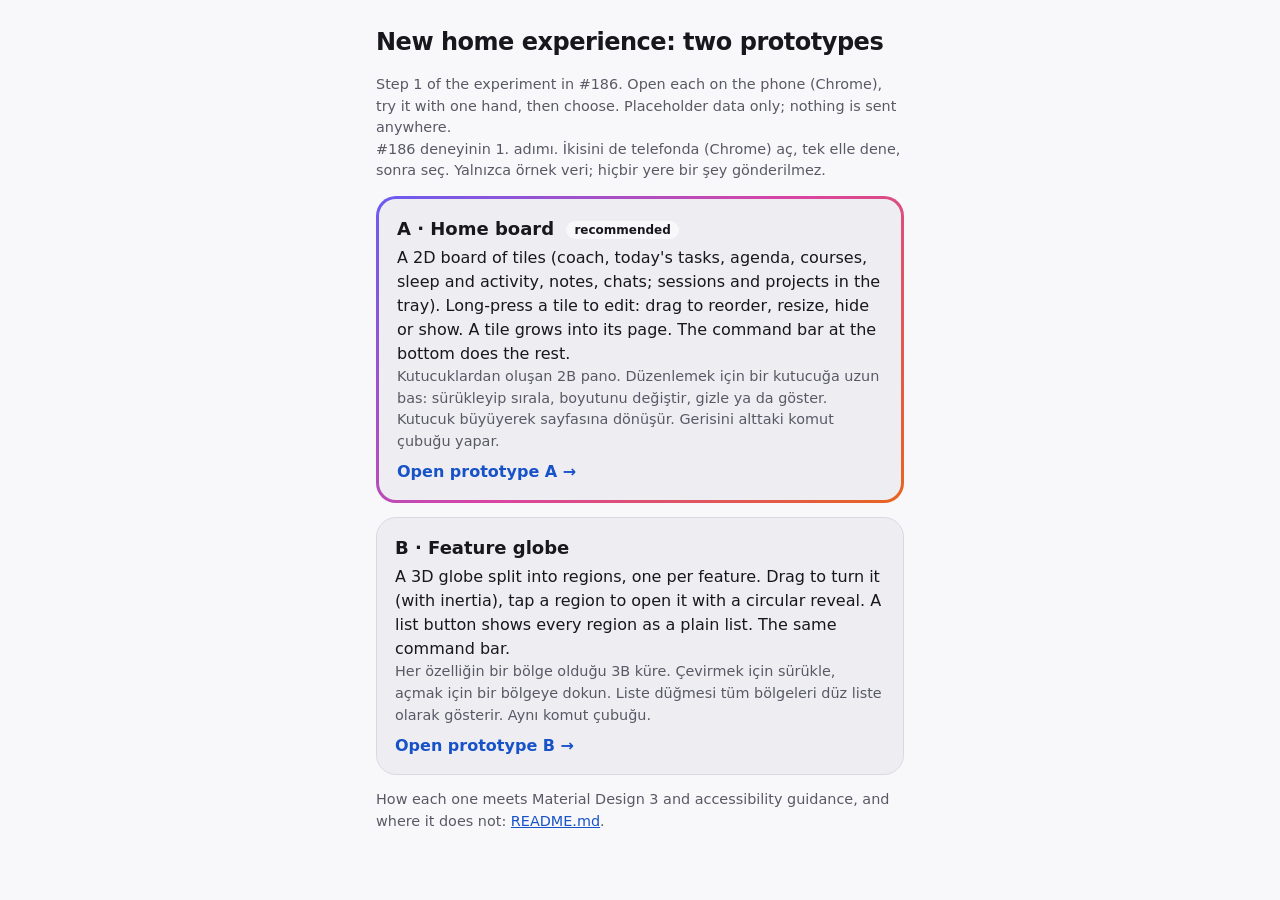
==== docs/design/prototypes/index.html @ 59e825a6 "Design: clickable prototypes of a new home (board and globe) Two self-contained HTML prototypes in d" ====
<!DOCTYPE html>
<html lang="en">
<head>
<meta charset="utf-8">
<meta name="viewport" content="width=device-width, initial-scale=1">
<meta name="color-scheme" content="light dark">
<title>LifeOS: new home experience, prototypes</title>
<!-- Index of the clickable prototypes for #186. Self-contained, no network. -->
<style>
:root { --bg: #f8f8fa; --surface: #eeeef2; --divider: #d9d9e1; --text: #17171c; --muted: #595966; --link: #1852c8; --primary: #1e60e6;
  --grad: linear-gradient(135deg, #6a5cf2, #d845a4, #e8651e); color-scheme: light; }
@media (prefers-color-scheme: dark) {
  :root { --bg: #101218; --surface: #1a1d25; --divider: #303541; --text: #ecedf2; --muted: #a1a5b1; --link: #7dafff; --primary: #2165e8;
    --grad: linear-gradient(135deg, #8577ff, #ec5fb2, #ff9458); color-scheme: dark; }
}
* { box-sizing: border-box; }
body { margin: 0; background: var(--bg); color: var(--text); font: 400 1rem/1.5 system-ui, -apple-system, "Segoe UI", "Roboto", "Noto Sans", sans-serif; }
main { max-width: 560px; margin: 0 auto; padding: 24px 16px 40px; display: flex; flex-direction: column; gap: 14px; }
h1 { margin: 0; font-size: 1.5rem; letter-spacing: -0.02em; }
p { margin: 0; }
.muted { color: var(--muted); font-size: 0.9rem; }
a.card { display: block; padding: 16px 18px; border-radius: 20px; border: 1px solid var(--divider); background: var(--surface); color: inherit; text-decoration: none; min-height: 48px; }
a.card.rec { border: 3px solid transparent; background: linear-gradient(var(--surface), var(--surface)) padding-box, var(--grad) border-box; }
a.card h2 { margin: 0 0 4px; font-size: 1.125rem; }
a.card .go { display: inline-block; margin-top: 8px; color: var(--link); font-weight: 600; }
a.card:focus-visible { outline: 3px solid var(--primary); outline-offset: 2px; }
.tag { display: inline-block; margin-left: 6px; padding: 0 8px; border-radius: 10px; font-size: 0.75rem; font-weight: 700; vertical-align: middle; background: var(--bg); }
</style>
</head>
<body>
<main>
  <h1>New home experience: two prototypes</h1>
  <p class="muted">Step 1 of the experiment in #186. Open each on the phone (Chrome), try it with one hand, then choose. Placeholder data only; nothing is sent anywhere.<br>
  <span lang="tr">#186 deneyinin 1. adımı. İkisini de telefonda (Chrome) aç, tek elle dene, sonra seç. Yalnızca örnek veri; hiçbir yere bir şey gönderilmez.</span></p>

  <a class="card rec" href="a-board.html">
    <h2>A · Home board <span class="tag">recommended</span></h2>
    <p>A 2D board of tiles (coach, today's tasks, agenda, courses, sleep and activity, notes, chats; sessions and projects in the tray). Long-press a tile to edit: drag to reorder, resize, hide or show. A tile grows into its page. The command bar at the bottom does the rest.</p>
    <p class="muted" lang="tr">Kutucuklardan oluşan 2B pano. Düzenlemek için bir kutucuğa uzun bas: sürükleyip sırala, boyutunu değiştir, gizle ya da göster. Kutucuk büyüyerek sayfasına dönüşür. Gerisini alttaki komut çubuğu yapar.</p>
    <span class="go">Open prototype A →</span>
  </a>

  <a class="card" href="b-globe.html">
    <h2>B · Feature globe</h2>
    <p>A 3D globe split into regions, one per feature. Drag to turn it (with inertia), tap a region to open it with a circular reveal. A list button shows every region as a plain list. The same command bar.</p>
    <p class="muted" lang="tr">Her özelliğin bir bölge olduğu 3B küre. Çevirmek için sürükle, açmak için bir bölgeye dokun. Liste düğmesi tüm bölgeleri düz liste olarak gösterir. Aynı komut çubuğu.</p>
    <span class="go">Open prototype B →</span>
  </a>

  <p class="muted">How each one meets Material Design 3 and accessibility guidance, and where it does not: <a href="README.md" style="color:var(--link)">README.md</a>.</p>
</main>
</body>
</html>
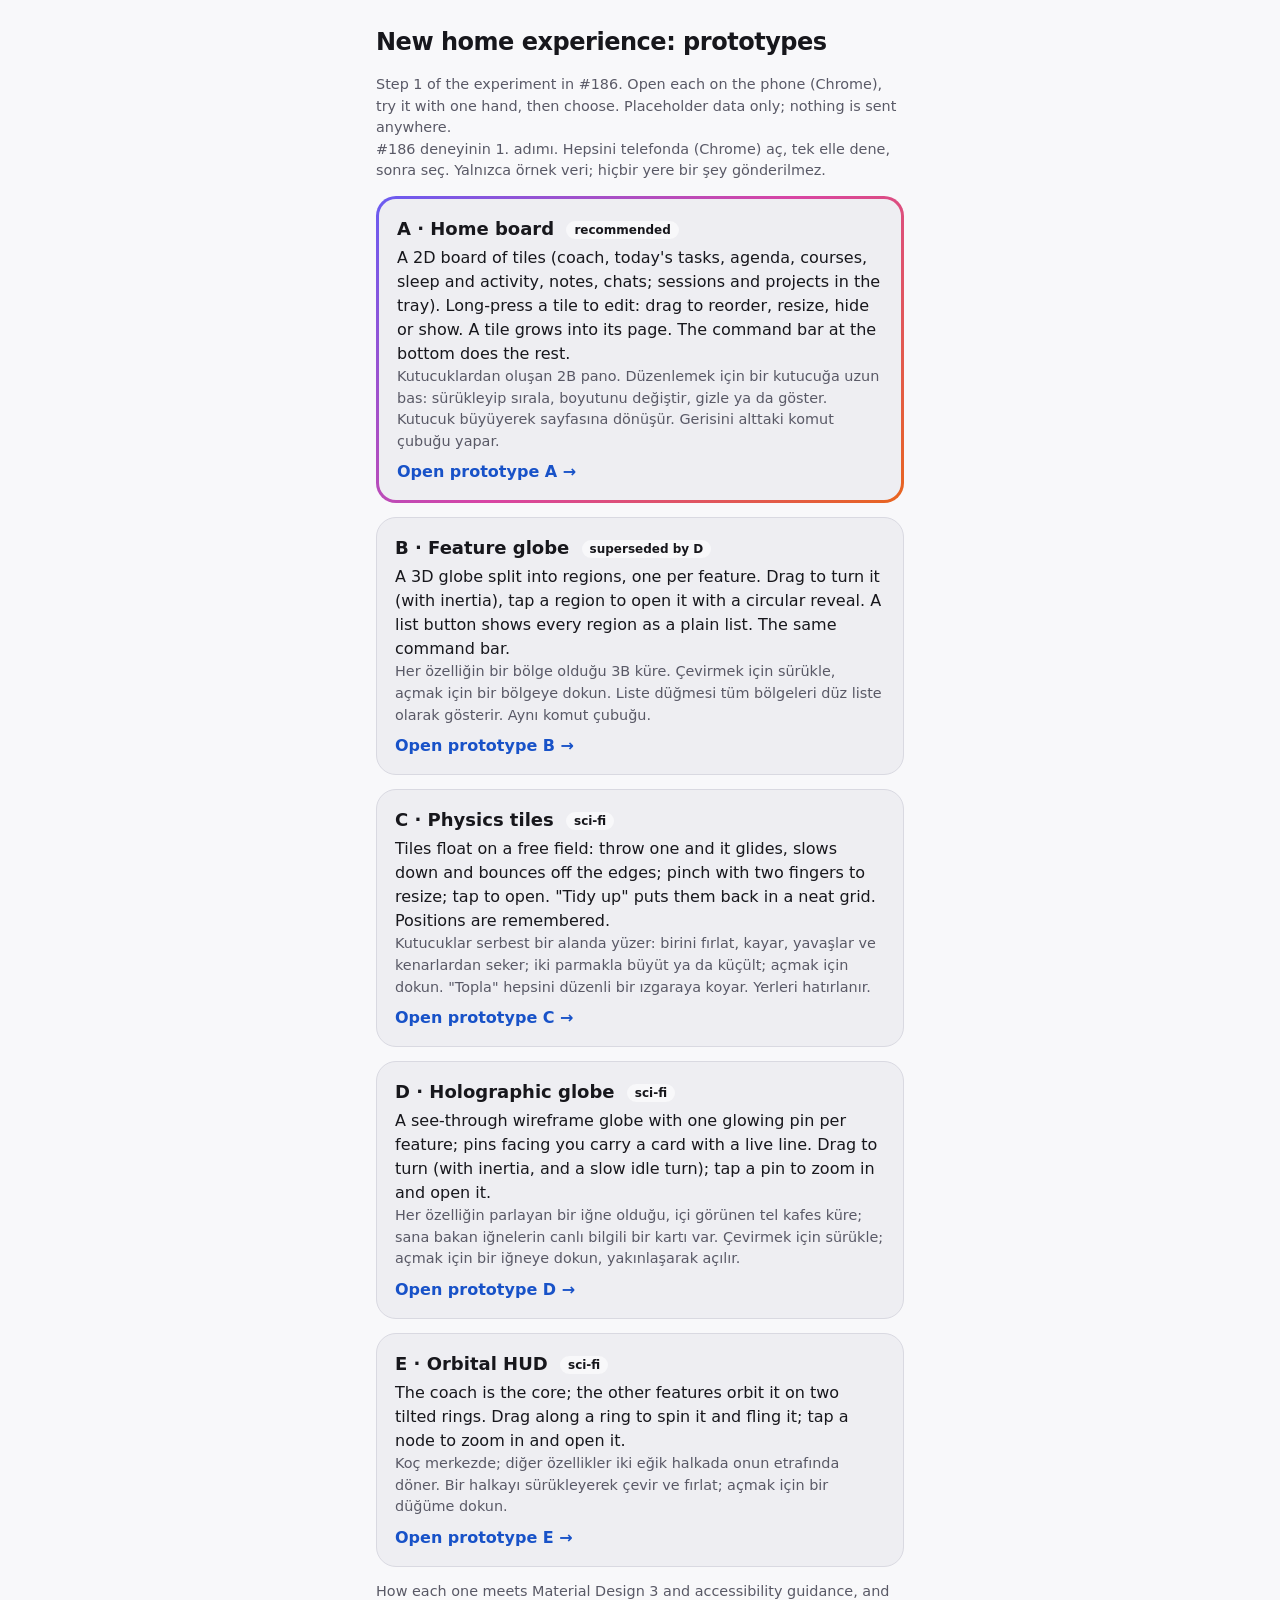
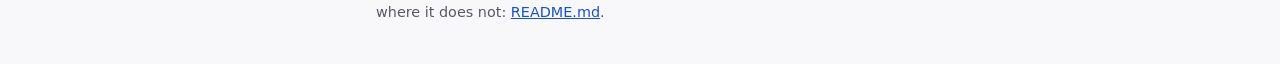
==== commit 162d7e31: "Design: three sci-fi home prototypes (physics tiles, holographic globe, orbital HUD) Following the o" ====
--- a/docs/design/prototypes/index.html
+++ b/docs/design/prototypes/index.html
@@ -29,9 +29,9 @@
 </head>
 <body>
 <main>
-  <h1>New home experience: two prototypes</h1>
+  <h1>New home experience: prototypes</h1>
   <p class="muted">Step 1 of the experiment in #186. Open each on the phone (Chrome), try it with one hand, then choose. Placeholder data only; nothing is sent anywhere.<br>
-  <span lang="tr">#186 deneyinin 1. adımı. İkisini de telefonda (Chrome) aç, tek elle dene, sonra seç. Yalnızca örnek veri; hiçbir yere bir şey gönderilmez.</span></p>
+  <span lang="tr">#186 deneyinin 1. adımı. Hepsini telefonda (Chrome) aç, tek elle dene, sonra seç. Yalnızca örnek veri; hiçbir yere bir şey gönderilmez.</span></p>
 
   <a class="card rec" href="a-board.html">
     <h2>A · Home board <span class="tag">recommended</span></h2>
@@ -41,10 +41,31 @@
   </a>
 
   <a class="card" href="b-globe.html">
-    <h2>B · Feature globe</h2>
+    <h2>B · Feature globe <span class="tag">superseded by D</span></h2>
     <p>A 3D globe split into regions, one per feature. Drag to turn it (with inertia), tap a region to open it with a circular reveal. A list button shows every region as a plain list. The same command bar.</p>
     <p class="muted" lang="tr">Her özelliğin bir bölge olduğu 3B küre. Çevirmek için sürükle, açmak için bir bölgeye dokun. Liste düğmesi tüm bölgeleri düz liste olarak gösterir. Aynı komut çubuğu.</p>
     <span class="go">Open prototype B →</span>
+  </a>
+
+  <a class="card" href="c-physics.html">
+    <h2>C · Physics tiles <span class="tag">sci-fi</span></h2>
+    <p>Tiles float on a free field: throw one and it glides, slows down and bounces off the edges; pinch with two fingers to resize; tap to open. "Tidy up" puts them back in a neat grid. Positions are remembered.</p>
+    <p class="muted" lang="tr">Kutucuklar serbest bir alanda yüzer: birini fırlat, kayar, yavaşlar ve kenarlardan seker; iki parmakla büyüt ya da küçült; açmak için dokun. "Topla" hepsini düzenli bir ızgaraya koyar. Yerleri hatırlanır.</p>
+    <span class="go">Open prototype C →</span>
+  </a>
+
+  <a class="card" href="d-holo-globe.html">
+    <h2>D · Holographic globe <span class="tag">sci-fi</span></h2>
+    <p>A see-through wireframe globe with one glowing pin per feature; pins facing you carry a card with a live line. Drag to turn (with inertia, and a slow idle turn); tap a pin to zoom in and open it.</p>
+    <p class="muted" lang="tr">Her özelliğin parlayan bir iğne olduğu, içi görünen tel kafes küre; sana bakan iğnelerin canlı bilgili bir kartı var. Çevirmek için sürükle; açmak için bir iğneye dokun, yakınlaşarak açılır.</p>
+    <span class="go">Open prototype D →</span>
+  </a>
+
+  <a class="card" href="e-orbit.html">
+    <h2>E · Orbital HUD <span class="tag">sci-fi</span></h2>
+    <p>The coach is the core; the other features orbit it on two tilted rings. Drag along a ring to spin it and fling it; tap a node to zoom in and open it.</p>
+    <p class="muted" lang="tr">Koç merkezde; diğer özellikler iki eğik halkada onun etrafında döner. Bir halkayı sürükleyerek çevir ve fırlat; açmak için bir düğüme dokun.</p>
+    <span class="go">Open prototype E →</span>
   </a>
 
   <p class="muted">How each one meets Material Design 3 and accessibility guidance, and where it does not: <a href="README.md" style="color:var(--link)">README.md</a>.</p>
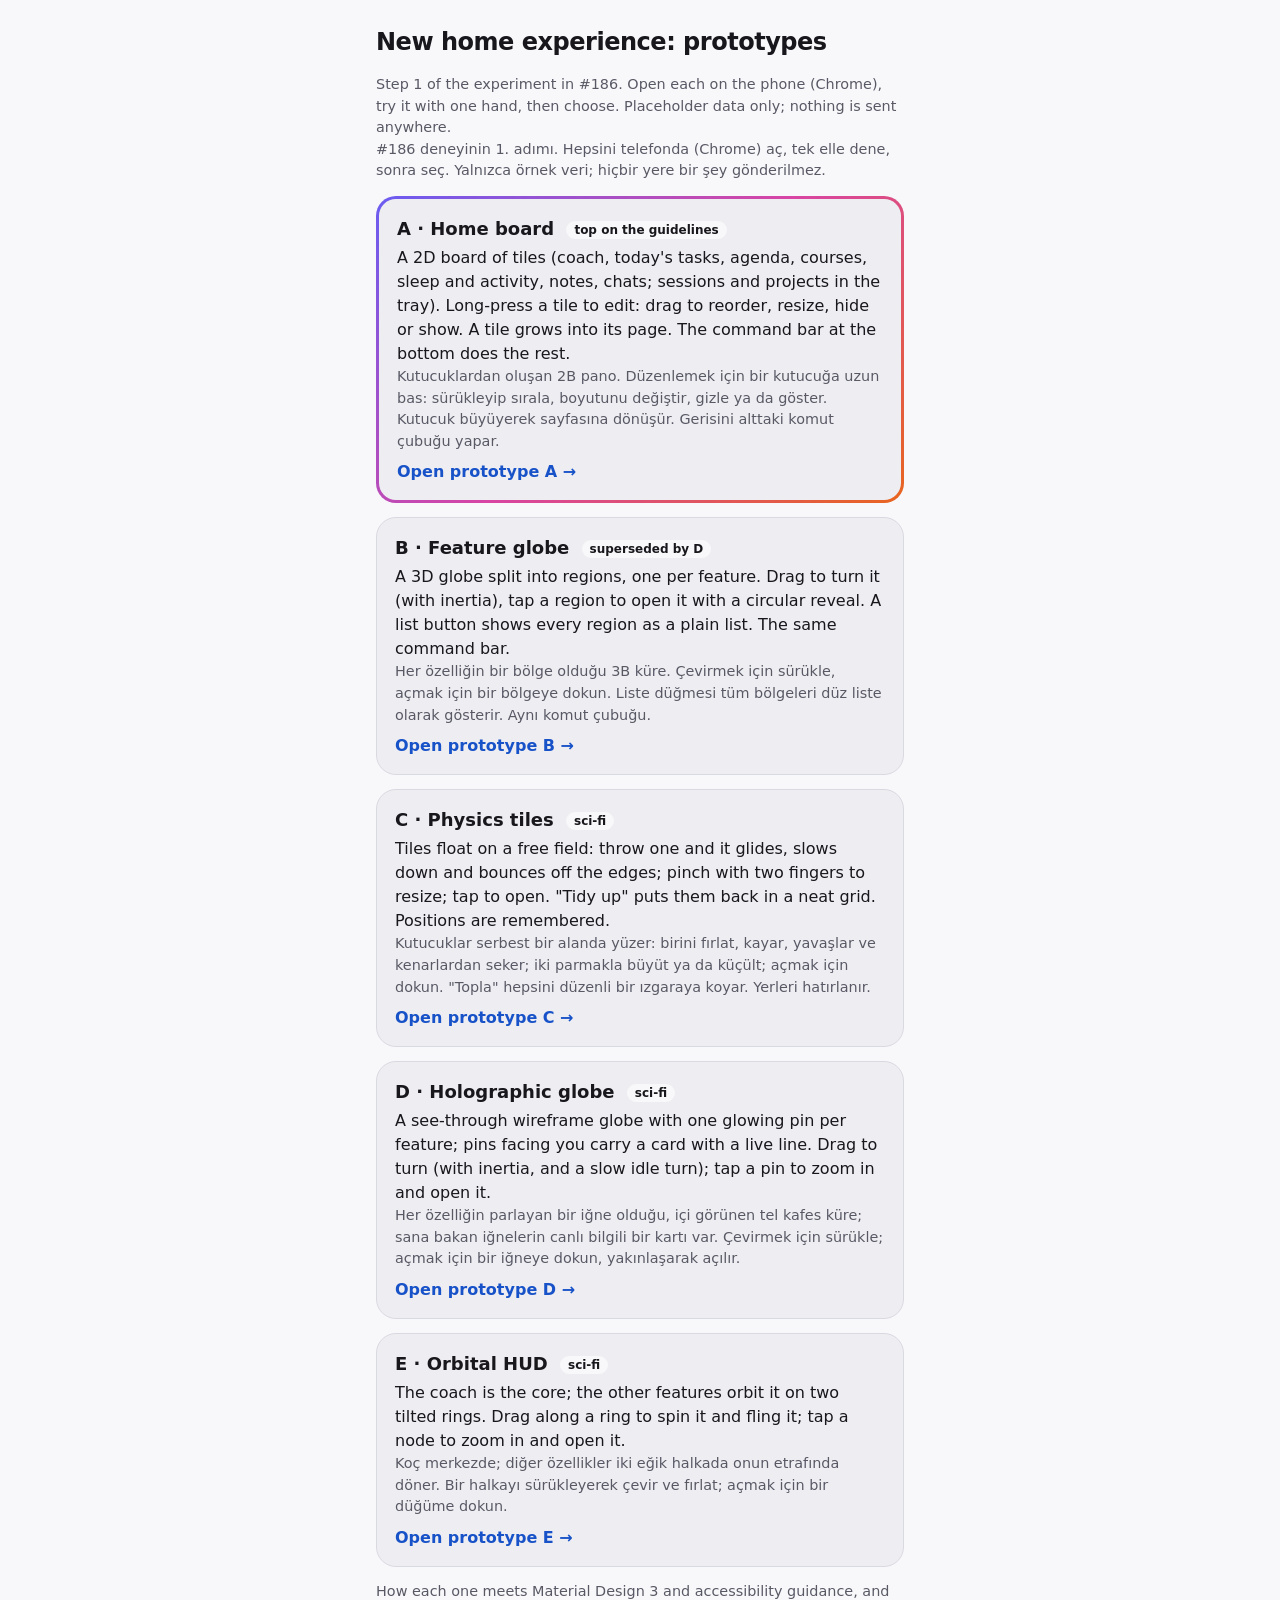
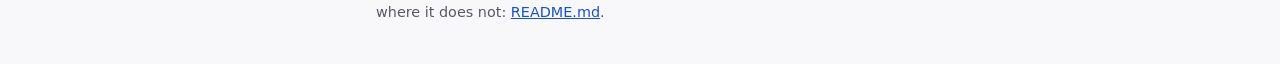
==== commit 557f3010: "Prototypes C, D, E: keep tiles below the page, stable tiles on resize, fewer relayouts - C: tile z-i" ====
--- a/docs/design/prototypes/index.html
+++ b/docs/design/prototypes/index.html
@@ -34,7 +34,7 @@
   <span lang="tr">#186 deneyinin 1. adımı. Hepsini telefonda (Chrome) aç, tek elle dene, sonra seç. Yalnızca örnek veri; hiçbir yere bir şey gönderilmez.</span></p>
 
   <a class="card rec" href="a-board.html">
-    <h2>A · Home board <span class="tag">recommended</span></h2>
+    <h2>A · Home board <span class="tag">top on the guidelines</span></h2>
     <p>A 2D board of tiles (coach, today's tasks, agenda, courses, sleep and activity, notes, chats; sessions and projects in the tray). Long-press a tile to edit: drag to reorder, resize, hide or show. A tile grows into its page. The command bar at the bottom does the rest.</p>
     <p class="muted" lang="tr">Kutucuklardan oluşan 2B pano. Düzenlemek için bir kutucuğa uzun bas: sürükleyip sırala, boyutunu değiştir, gizle ya da göster. Kutucuk büyüyerek sayfasına dönüşür. Gerisini alttaki komut çubuğu yapar.</p>
     <span class="go">Open prototype A →</span>
